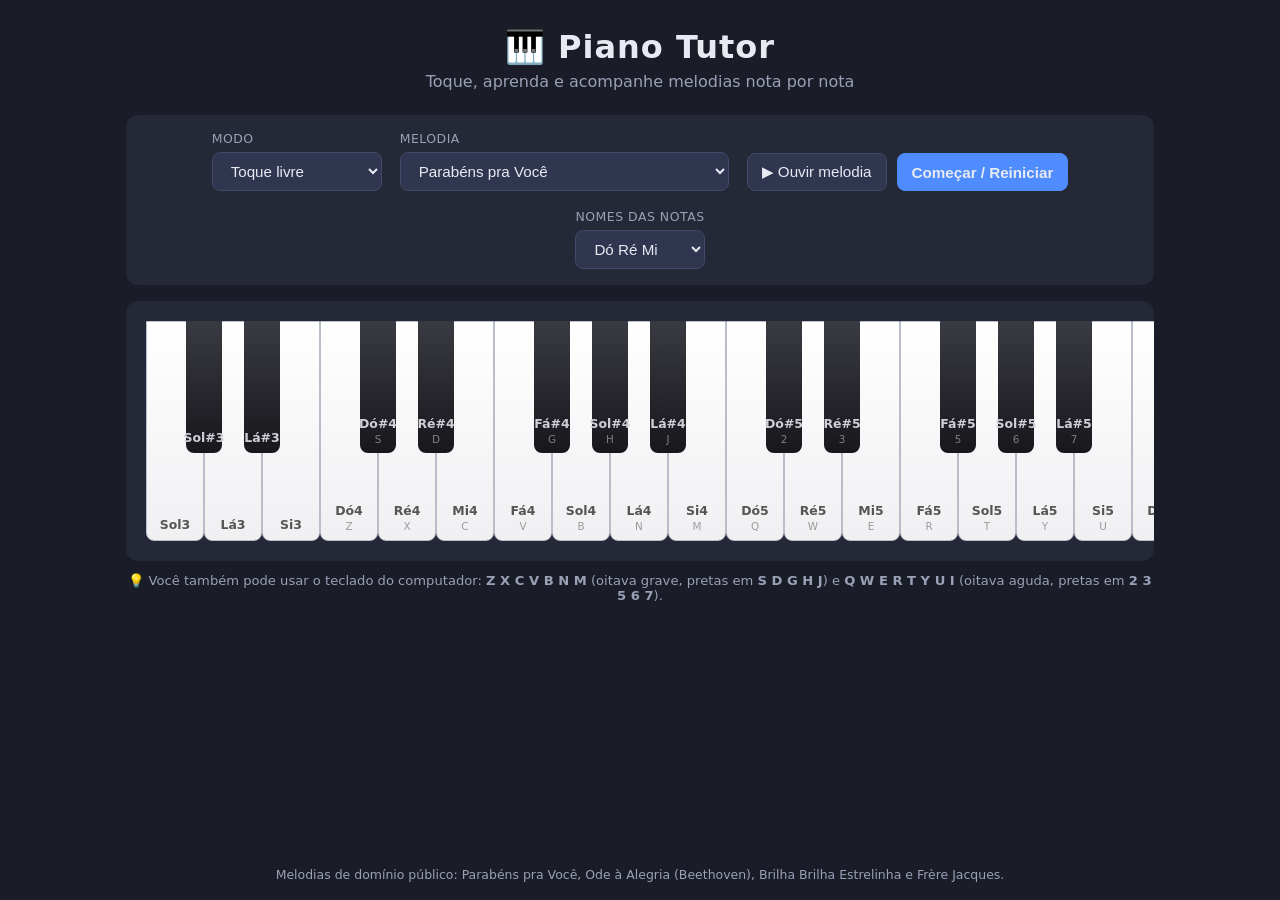
==== index.html @ 4ad2eea5 "Adiciona Piano Tutor: teclado virtual com modo de aprendizado de melodias Aplicação web (HTML/CSS/JS" ====
<!DOCTYPE html>
<html lang="pt-BR">
<head>
  <meta charset="UTF-8" />
  <meta name="viewport" content="width=device-width, initial-scale=1.0" />
  <title>Piano Tutor — Aprenda a tocar piano</title>
  <link rel="stylesheet" href="style.css" />
</head>
<body>
  <header>
    <h1>🎹 Piano Tutor</h1>
    <p class="subtitle">Toque, aprenda e acompanhe melodias nota por nota</p>
  </header>

  <main>
    <section class="controls">
      <div class="control-group">
        <label for="mode-select">Modo</label>
        <select id="mode-select">
          <option value="free">Toque livre</option>
          <option value="learn">Aprender melodia</option>
        </select>
      </div>

      <div class="control-group" id="song-group" hidden>
        <label for="song-select">Melodia</label>
        <select id="song-select"></select>
      </div>

      <div class="control-group" id="learn-buttons" hidden>
        <button id="btn-listen" class="btn">▶ Ouvir melodia</button>
        <button id="btn-start" class="btn btn-primary">Começar / Reiniciar</button>
      </div>

      <div class="control-group">
        <label for="note-names">Nomes das notas</label>
        <select id="note-names">
          <option value="pt">Dó Ré Mi</option>
          <option value="en">C D E</option>
          <option value="off">Ocultar</option>
        </select>
      </div>
    </section>

    <section id="practice-panel" hidden>
      <div class="stats">
        <div class="stat"><span id="stat-progress">0 / 0</span><label>Progresso</label></div>
        <div class="stat"><span id="stat-hits">0</span><label>Acertos</label></div>
        <div class="stat stat-errors"><span id="stat-errors">0</span><label>Erros</label></div>
        <div class="stat"><span id="stat-accuracy">—</span><label>Precisão</label></div>
      </div>
      <div class="progress-bar"><div id="progress-fill"></div></div>
      <div id="note-strip" class="note-strip"></div>
      <p id="hint" class="hint">A próxima nota fica destacada em azul no teclado. Toque-a para avançar!</p>
    </section>

    <div id="feedback" class="feedback" hidden></div>

    <section class="keyboard-wrap">
      <div id="keyboard" class="keyboard"></div>
    </section>

    <p class="kbd-help">
      💡 Você também pode usar o teclado do computador:
      <strong>Z X C V B N M</strong> (oitava grave, pretas em <strong>S D G H J</strong>) e
      <strong>Q W E R T Y U I</strong> (oitava aguda, pretas em <strong>2 3 5 6 7</strong>).
    </p>
  </main>

  <footer>
    <p>Melodias de domínio público: Parabéns pra Você, Ode à Alegria (Beethoven), Brilha Brilha Estrelinha e Frère Jacques.</p>
  </footer>

  <script src="songs.js"></script>
  <script src="app.js"></script>
</body>
</html>
---- style.css ----
* { box-sizing: border-box; margin: 0; padding: 0; }

:root {
  --bg: #1a1d27;
  --panel: #242837;
  --text: #e8eaf2;
  --muted: #9aa0b5;
  --accent: #4f8cff;
  --green: #3ecf7a;
  --red: #ff5d6c;
}

body {
  background: var(--bg);
  color: var(--text);
  font-family: "Segoe UI", system-ui, -apple-system, sans-serif;
  min-height: 100vh;
  display: flex;
  flex-direction: column;
  align-items: center;
}

header { text-align: center; padding: 28px 16px 8px; }
h1 { font-size: 2rem; letter-spacing: 1px; }
.subtitle { color: var(--muted); margin-top: 6px; }

main { width: 100%; max-width: 1060px; padding: 16px; }

/* ---------- Controls ---------- */
.controls {
  display: flex;
  flex-wrap: wrap;
  gap: 18px;
  align-items: flex-end;
  justify-content: center;
  background: var(--panel);
  border-radius: 12px;
  padding: 16px 20px;
  margin-bottom: 16px;
}

.control-group { display: flex; flex-direction: column; gap: 6px; }
.control-group label { font-size: 0.78rem; color: var(--muted); text-transform: uppercase; letter-spacing: 0.5px; }

select, .btn {
  background: #313650;
  color: var(--text);
  border: 1px solid #424866;
  border-radius: 8px;
  padding: 9px 14px;
  font-size: 0.95rem;
  cursor: pointer;
}

.btn:hover { background: #3b4160; }
.btn-primary { background: var(--accent); border-color: var(--accent); font-weight: 600; }
.btn-primary:hover { background: #6ba0ff; }
#learn-buttons { flex-direction: row; gap: 10px; }

/* ---------- Practice panel ---------- */
#practice-panel {
  background: var(--panel);
  border-radius: 12px;
  padding: 16px 20px;
  margin-bottom: 16px;
}

.stats { display: flex; gap: 28px; justify-content: center; margin-bottom: 12px; }
.stat { text-align: center; }
.stat span { font-size: 1.5rem; font-weight: 700; }
.stat label { display: block; font-size: 0.75rem; color: var(--muted); text-transform: uppercase; }
.stat-errors span { color: var(--red); }

.progress-bar {
  height: 8px;
  background: #313650;
  border-radius: 4px;
  overflow: hidden;
  margin-bottom: 14px;
}
#progress-fill {
  height: 100%;
  width: 0;
  background: linear-gradient(90deg, var(--accent), var(--green));
  transition: width 0.2s;
}

/* Strip with the song's notes */
.note-strip {
  display: flex;
  flex-wrap: wrap;
  gap: 6px;
  justify-content: center;
  margin-bottom: 10px;
}
.note-chip {
  padding: 6px 10px;
  border-radius: 6px;
  background: #313650;
  font-size: 0.85rem;
  color: var(--muted);
  border: 1px solid transparent;
}
.note-chip.done { background: #234534; color: var(--green); }
.note-chip.wrong-once { border-color: var(--red); }
.note-chip.current {
  background: var(--accent);
  color: #fff;
  font-weight: 700;
  transform: scale(1.1);
}

.hint { text-align: center; color: var(--muted); font-size: 0.85rem; }

/* Feedback banner */
.feedback {
  text-align: center;
  font-size: 1.05rem;
  font-weight: 600;
  padding: 10px;
  border-radius: 10px;
  margin-bottom: 14px;
}
.feedback.ok { background: #234534; color: var(--green); }
.feedback.err { background: #4a2330; color: var(--red); }
.feedback.end { background: #2c3a5e; color: #fff; }

/* ---------- Keyboard ---------- */
.keyboard-wrap {
  background: var(--panel);
  border-radius: 12px;
  padding: 20px;
  overflow-x: auto;
}

.keyboard {
  position: relative;
  display: flex;
  height: 220px;
  width: max-content;
  margin: 0 auto;
  user-select: none;
}

.key {
  position: relative;
  border-radius: 0 0 8px 8px;
  cursor: pointer;
  display: flex;
  flex-direction: column;
  justify-content: flex-end;
  align-items: center;
  padding-bottom: 8px;
  transition: background 0.08s;
}

.key.white {
  width: 58px;
  height: 100%;
  background: linear-gradient(#fff, #f0f0f3);
  border: 1px solid #b9bcc9;
  color: #555;
  z-index: 1;
}

.key.black {
  width: 36px;
  height: 60%;
  background: linear-gradient(#3a3a42, #17171c);
  color: #cfcfd8;
  margin: 0 -18px;
  z-index: 2;
  font-size: 0.7rem;
}

.key .note-label { font-size: 0.78rem; font-weight: 600; pointer-events: none; }
.key .kbd-label {
  font-size: 0.65rem;
  opacity: 0.55;
  margin-top: 2px;
  pointer-events: none;
}

.key.white:active, .key.white.pressed { background: #d8e2ff; }
.key.black:active, .key.black.pressed { background: #4a5575; }

/* Target note in learn mode */
.key.target.white { background: linear-gradient(#bcd2ff, #8db3ff); border-color: var(--accent); }
.key.target.black { background: linear-gradient(#5e85d6, #33508f); }
.key.target { animation: pulse 1s infinite; }

@keyframes pulse {
  0%, 100% { box-shadow: 0 0 0 0 rgba(79, 140, 255, 0.7); }
  50% { box-shadow: 0 0 14px 4px rgba(79, 140, 255, 0.55); }
}

.key.flash-ok.white { background: #9be9bb !important; }
.key.flash-ok.black { background: #2c7a4d !important; }
.key.flash-err.white { background: #ffb3bb !important; }
.key.flash-err.black { background: #8f2c3a !important; }

.kbd-help {
  text-align: center;
  color: var(--muted);
  font-size: 0.82rem;
  margin-top: 12px;
}

footer {
  margin-top: auto;
  padding: 18px;
  color: var(--muted);
  font-size: 0.78rem;
  text-align: center;
}

@media (max-width: 700px) {
  .key.white { width: 44px; }
  .key.black { width: 28px; margin: 0 -14px; }
  .keyboard { height: 180px; }
}
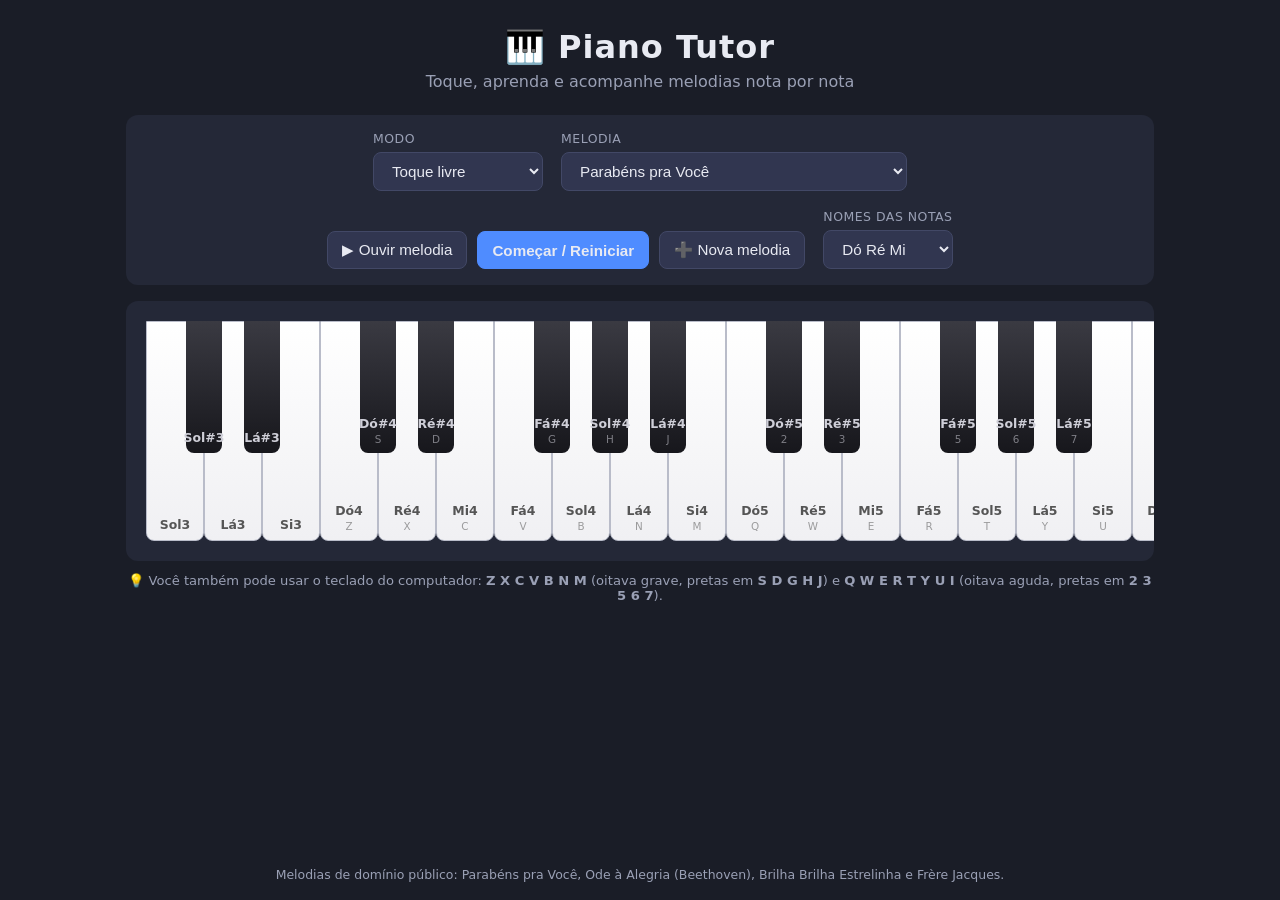
==== commit e898ed04: "Melhora timbre do piano e adiciona importação de melodias Som: - Motor de áudio reformulado: cordas " ====
--- a/index.html
+++ b/index.html
@@ -30,6 +30,8 @@
       <div class="control-group" id="learn-buttons" hidden>
         <button id="btn-listen" class="btn">▶ Ouvir melodia</button>
         <button id="btn-start" class="btn btn-primary">Começar / Reiniciar</button>
+        <button id="btn-add" class="btn">➕ Nova melodia</button>
+        <button id="btn-del" class="btn btn-danger" hidden>🗑 Remover</button>
       </div>
 
       <div class="control-group">
@@ -71,6 +73,30 @@
     <p>Melodias de domínio público: Parabéns pra Você, Ode à Alegria (Beethoven), Brilha Brilha Estrelinha e Frère Jacques.</p>
   </footer>
 
+  <dialog id="import-dialog">
+    <h2>➕ Adicionar nova melodia</h2>
+    <p class="dialog-text">
+      Tem uma partitura em foto ou PDF, ou só o nome de uma música?
+      Peça ao <strong>Claude</strong> (claude.ai) para converter pro formato do Piano Tutor:
+    </p>
+    <ol class="dialog-steps">
+      <li>Clique no botão abaixo e cole as instruções no chat do Claude, junto com a foto/PDF ou o nome da música.</li>
+      <li>Copie o código que ele responder.</li>
+      <li>Cole no campo abaixo e clique em <em>Importar</em>. Voilà!</li>
+    </ol>
+    <button id="btn-copy-prompt" class="btn">📋 Copiar instruções para o Claude</button>
+    <details class="prompt-details">
+      <summary>Ver as instruções / formatos aceitos</summary>
+      <pre id="prompt-text"></pre>
+    </details>
+    <textarea id="import-text" rows="6" placeholder='Cole aqui o código da melodia… Ex.: {"title":"Minha Música","bpm":100,"notes":[{"n":"C4","d":1},{"n":"D4","d":1}]}'></textarea>
+    <p id="import-error" class="import-error" hidden></p>
+    <div class="dialog-actions">
+      <button id="btn-import-cancel" class="btn">Cancelar</button>
+      <button id="btn-import-ok" class="btn btn-primary">Importar</button>
+    </div>
+  </dialog>
+
   <script src="songs.js"></script>
   <script src="app.js"></script>
 </body>
--- a/style.css
+++ b/style.css
@@ -214,6 +214,68 @@
   text-align: center;
 }
 
+/* ---------- Diálogo de importação ---------- */
+.btn-danger { background: #5e2733; border-color: #7a3342; }
+.btn-danger:hover { background: #74303f; }
+
+#import-dialog {
+  background: var(--panel);
+  color: var(--text);
+  border: 1px solid #424866;
+  border-radius: 14px;
+  padding: 24px;
+  max-width: 620px;
+  width: calc(100vw - 40px);
+}
+#import-dialog::backdrop { background: rgba(0, 0, 0, 0.65); }
+#import-dialog h2 { margin-bottom: 10px; font-size: 1.3rem; }
+.dialog-text { color: var(--muted); margin-bottom: 10px; line-height: 1.45; }
+.dialog-steps { margin: 0 0 14px 22px; color: var(--muted); line-height: 1.6; font-size: 0.92rem; }
+.dialog-steps em, .dialog-text strong { color: var(--text); font-style: normal; }
+
+.prompt-details { margin: 12px 0; }
+.prompt-details summary { cursor: pointer; color: var(--accent); font-size: 0.88rem; }
+.prompt-details pre {
+  background: #181b26;
+  border: 1px solid #313650;
+  border-radius: 8px;
+  padding: 12px;
+  margin-top: 8px;
+  font-size: 0.78rem;
+  white-space: pre-wrap;
+  max-height: 220px;
+  overflow-y: auto;
+}
+
+#import-text {
+  width: 100%;
+  background: #181b26;
+  color: var(--text);
+  border: 1px solid #424866;
+  border-radius: 8px;
+  padding: 10px;
+  font-family: monospace;
+  font-size: 0.85rem;
+  resize: vertical;
+  margin-top: 6px;
+}
+
+.import-error {
+  background: #4a2330;
+  color: var(--red);
+  border-radius: 8px;
+  padding: 10px;
+  margin-top: 10px;
+  font-size: 0.9rem;
+}
+
+.dialog-actions {
+  display: flex;
+  justify-content: flex-end;
+  gap: 10px;
+  margin-top: 16px;
+}
+
 @media (max-width: 700px) {
   .key.white { width: 44px; }
   .key.black { width: 28px; margin: 0 -14px; }
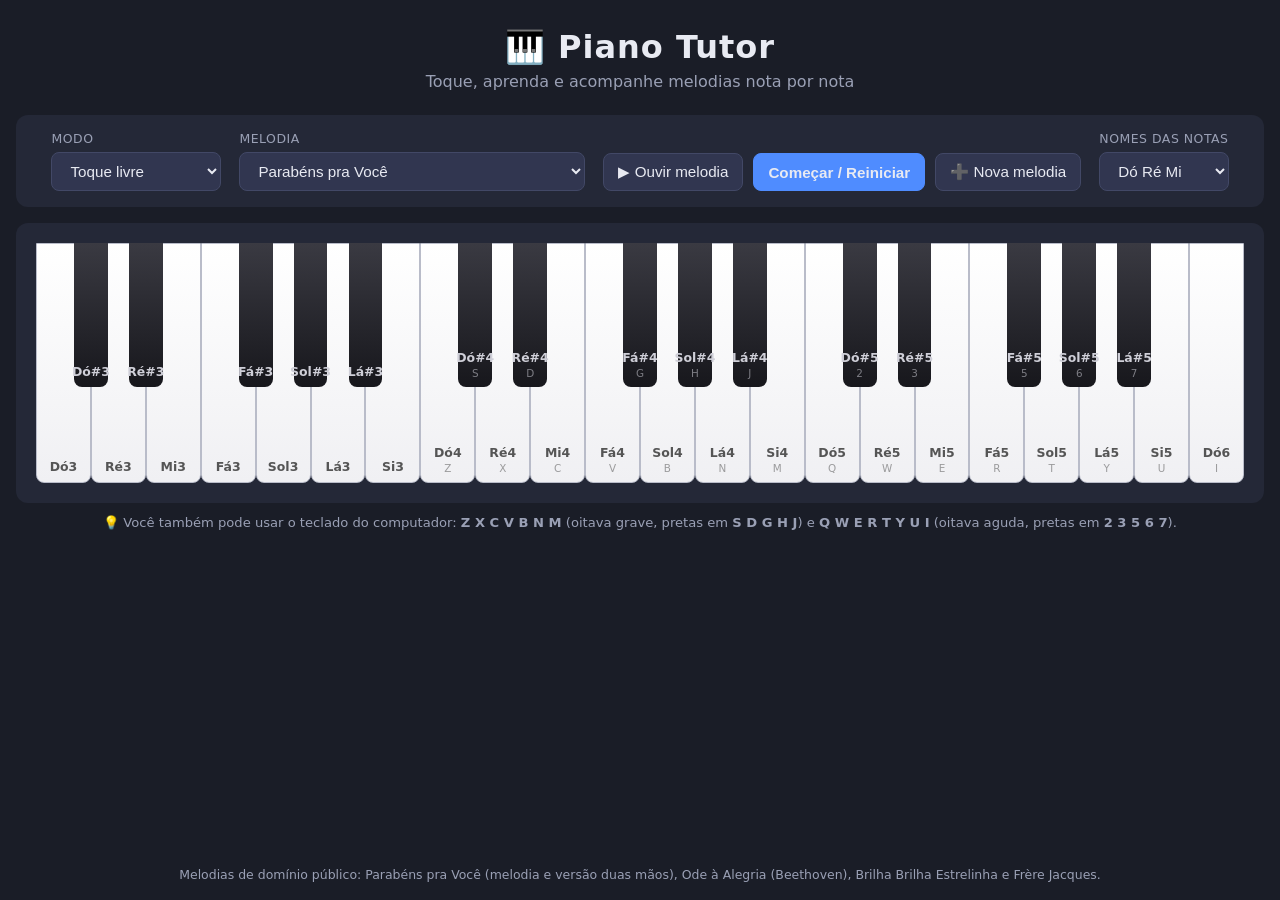
==== commit a2cb5f7d: "Suporte a acordes (duas mãos): notas simultâneas em melodias - Um passo da música agora pode ser um " ====
--- a/index.html
+++ b/index.html
@@ -70,7 +70,7 @@
   </main>
 
   <footer>
-    <p>Melodias de domínio público: Parabéns pra Você, Ode à Alegria (Beethoven), Brilha Brilha Estrelinha e Frère Jacques.</p>
+    <p>Melodias de domínio público: Parabéns pra Você (melodia e versão duas mãos), Ode à Alegria (Beethoven), Brilha Brilha Estrelinha e Frère Jacques.</p>
   </footer>
 
   <dialog id="import-dialog">
--- a/style.css
+++ b/style.css
@@ -24,7 +24,7 @@
 h1 { font-size: 2rem; letter-spacing: 1px; }
 .subtitle { color: var(--muted); margin-top: 6px; }
 
-main { width: 100%; max-width: 1060px; padding: 16px; }
+main { width: 100%; max-width: 1380px; padding: 16px; }
 
 /* ---------- Controls ---------- */
 .controls {
@@ -133,12 +133,14 @@
   overflow-x: auto;
 }
 
+/* As teclas se esticam para preencher a largura disponível (sem rolagem em
+   telas de computador); em telas muito estreitas vale o min-width + rolagem */
 .keyboard {
   position: relative;
   display: flex;
-  height: 220px;
-  width: max-content;
-  margin: 0 auto;
+  height: 240px;
+  width: 100%;
+  min-width: 860px;
   user-select: none;
 }
 
@@ -155,7 +157,8 @@
 }
 
 .key.white {
-  width: 58px;
+  flex: 1 1 0;
+  min-width: 0;
   height: 100%;
   background: linear-gradient(#fff, #f0f0f3);
   border: 1px solid #b9bcc9;
@@ -164,11 +167,11 @@
 }
 
 .key.black {
-  width: 36px;
+  width: 2.8%;
   height: 60%;
   background: linear-gradient(#3a3a42, #17171c);
   color: #cfcfd8;
-  margin: 0 -18px;
+  margin: 0 -1.4%;
   z-index: 2;
   font-size: 0.7rem;
 }
@@ -277,7 +280,7 @@
 }
 
 @media (max-width: 700px) {
-  .key.white { width: 44px; }
-  .key.black { width: 28px; margin: 0 -14px; }
-  .keyboard { height: 180px; }
-}
+  .keyboard { height: 185px; min-width: 760px; }
+  .key .note-label { font-size: 0.62rem; }
+  .key.black .note-label { display: none; }
+}
